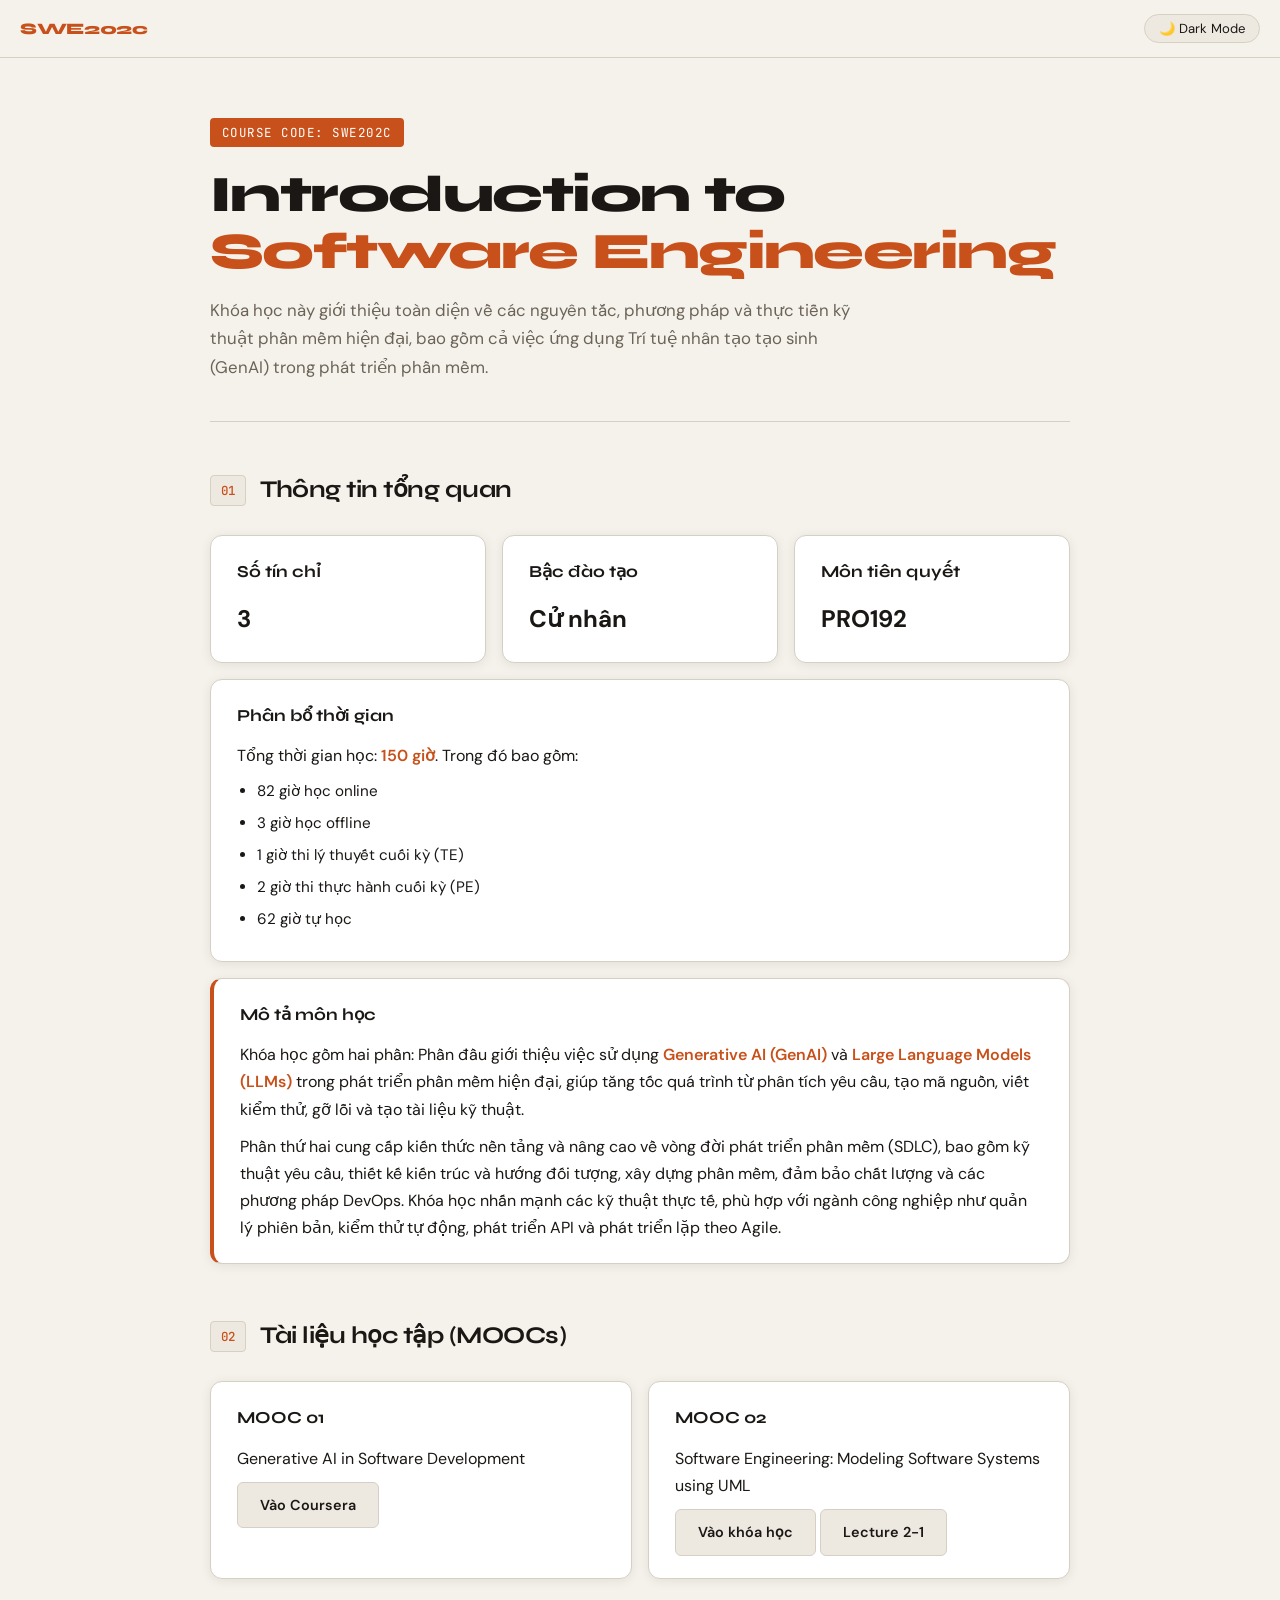
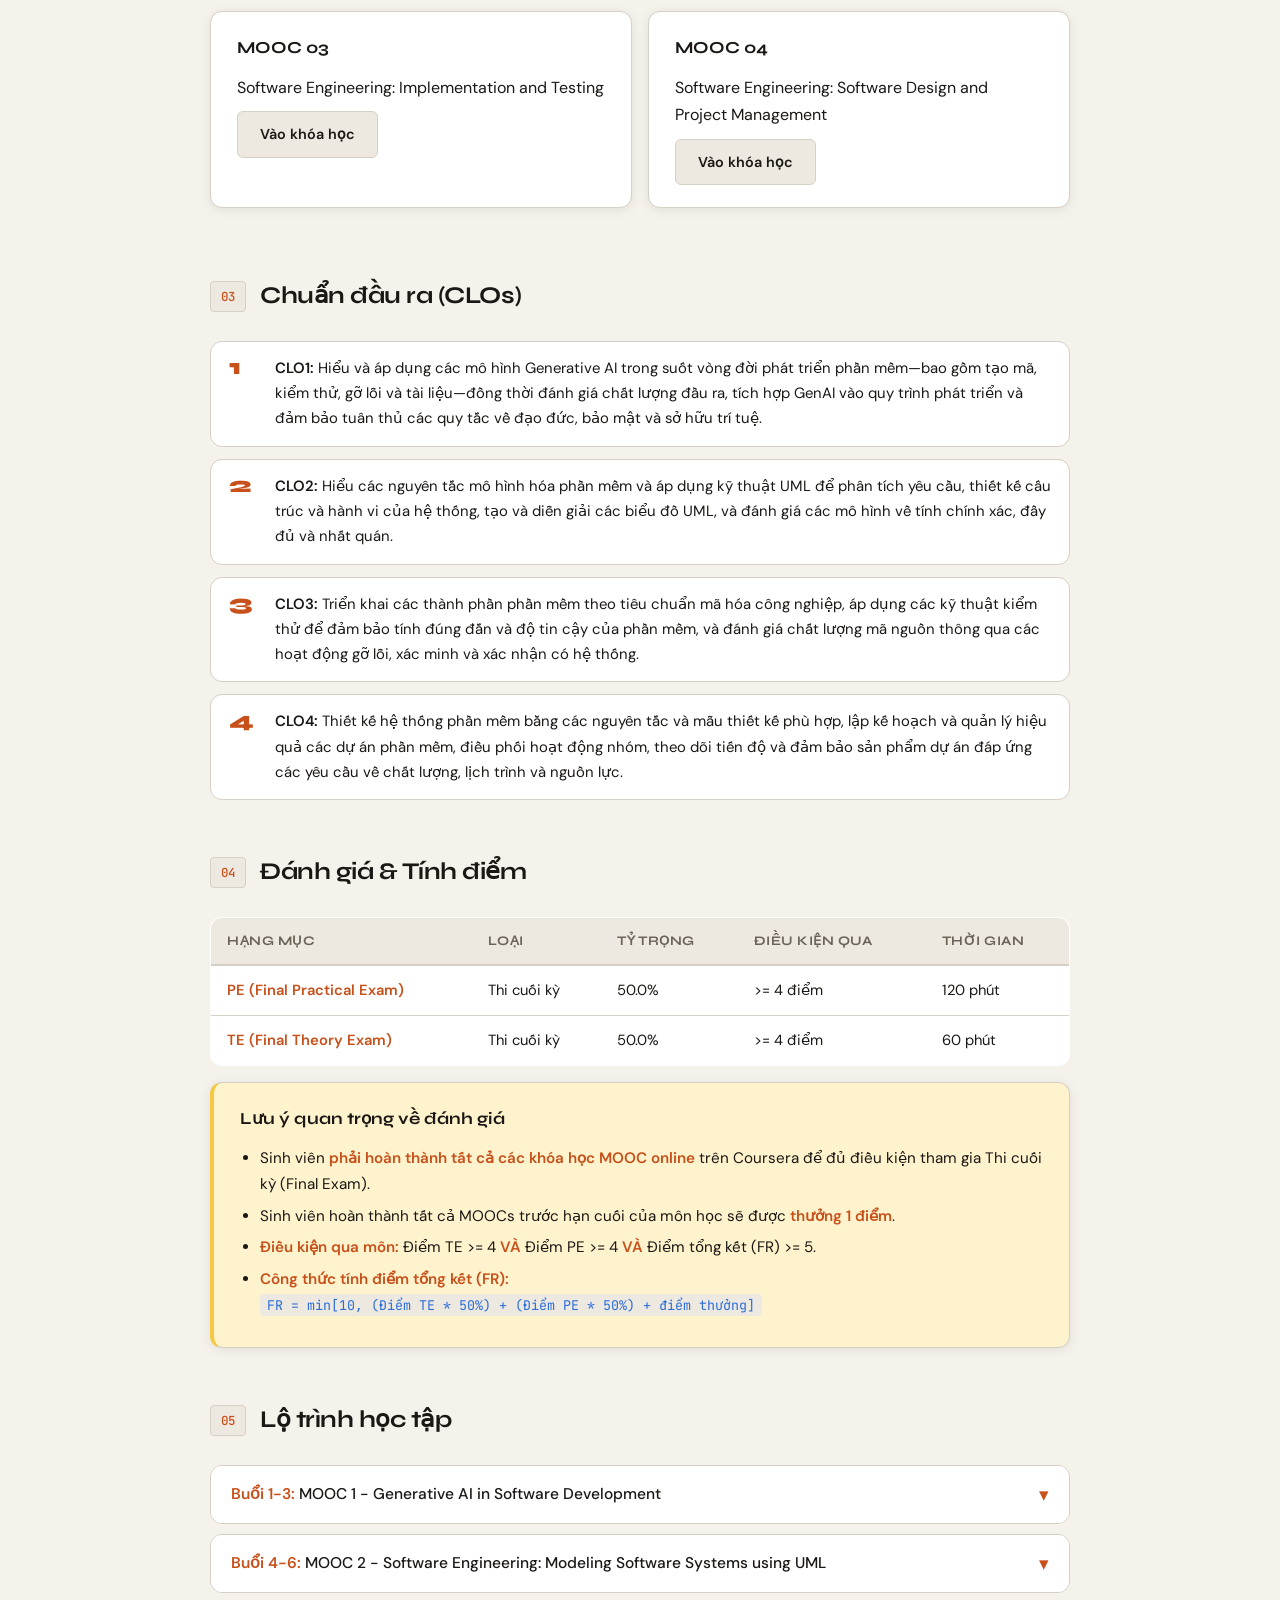
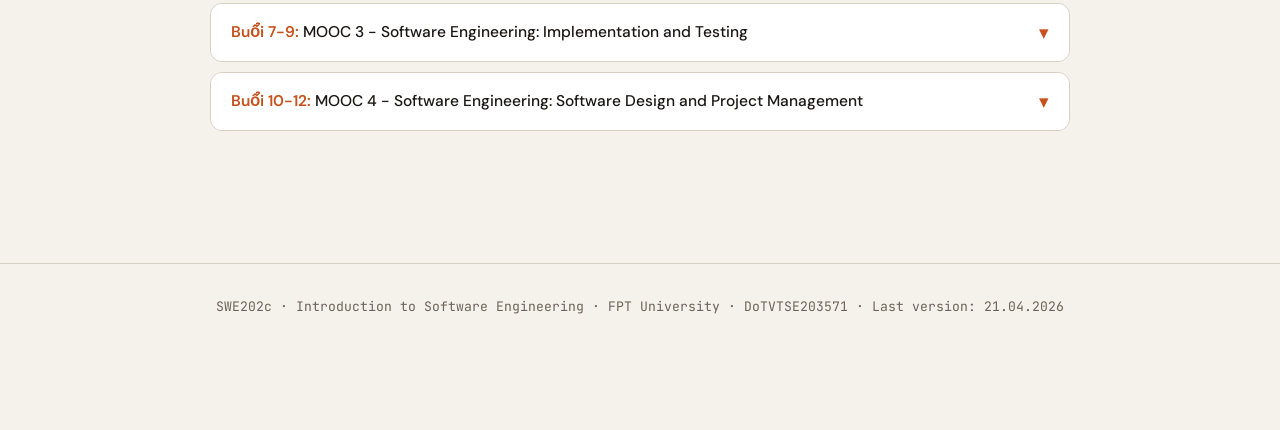
==== index.html @ 352df641 "feat(swe202c): add lecture 2-1 content" ====
<!DOCTYPE html>
<html lang="vi" data-theme="light">
<head>
  <meta charset="UTF-8" />
  <meta name="viewport" content="width=device-width, initial-scale=1.0" />
  <title>SWE202c - Nhập môn Kỹ thuật Phần mềm</title>
  <link href="https://fonts.googleapis.com/css2?family=Syne:wght@400;600;700;800&family=DM+Sans:ital,wght@0,300;0,400;0,500;1,300&family=JetBrains+Mono:wght@400;500&display=swap" rel="stylesheet" />

  <style>
    /* =============================================
       CSS VARIABLES & THEME
    ============================================= */
    :root {
      --bg: #f5f2ec;
      --surface: #ffffff;
      --surface2: #eee9e0;
      --border: #d6cfc3;
      --text: #1a1714;
      --text-muted: #6b6358;
      --accent: #c8501a;
      --accent2: #2a6dd9;
      --accent3: #1a8a4a;
      --highlight: #fff3cd;
      --highlight-border: #f5c842;
      --tag-bg: #f0ebe3;
      --shadow: 0 2px 12px rgba(0,0,0,0.08);
      --shadow-lg: 0 8px 40px rgba(0,0,0,0.12);
      --radius: 12px;
      --radius-sm: 6px;
    }
    [data-theme="dark"] {
      --bg: #121010;
      --surface: #1e1b18;
      --surface2: #2a2520;
      --border: #3a3530;
      --text: #f0ebe3;
      --text-muted: #9a9080;
      --accent: #e8704a;
      --accent2: #5a9bf5;
      --accent3: #4ac87a;
      --highlight: #2a2200;
      --highlight-border: #a08020;
      --tag-bg: #2a2520;
      --shadow: 0 2px 12px rgba(0,0,0,0.4);
      --shadow-lg: 0 8px 40px rgba(0,0,0,0.5);
    }

    /* =============================================
       RESET & BASE
    ============================================= */
    *, *::before, *::after { box-sizing: border-box; margin: 0; padding: 0; }
    html { scroll-behavior: smooth; }
    body {
      font-family: 'DM Sans', sans-serif;
      background: var(--bg);
      color: var(--text);
      font-size: 16px;
      line-height: 1.7;
      transition: background 0.3s, color 0.3s;
    }
    strong { color: var(--accent); font-weight: 600; }
    code {
      font-family: 'JetBrains Mono', monospace;
      background: var(--surface2);
      padding: 2px 7px;
      border-radius: 4px;
      font-size: 0.88em;
      color: var(--accent2);
    }
    a { color: var(--accent2); text-decoration: none; transition: color 0.2s;}
    a:hover { color: var(--accent); }

    /* =============================================
       SCROLLBAR
    ============================================= */
    ::-webkit-scrollbar { width: 6px; }
    ::-webkit-scrollbar-track { background: var(--bg); }
    ::-webkit-scrollbar-thumb { background: var(--border); border-radius: 3px; }

    /* =============================================
       LAYOUT
    ============================================= */
    .page-wrapper {
      max-width: 900px;
      margin: 0 auto;
      padding: 0 20px 80px;
    }
    .grid {
        display: grid;
        gap: 16px;
    }
    .grid-cols-2 { grid-template-columns: repeat(2, 1fr); }
    .grid-cols-3 { grid-template-columns: repeat(3, 1fr); }

    /* =============================================
       HEADER
    ============================================= */
    .site-header {
      position: sticky;
      top: 0;
      z-index: 100;
      background: rgba(245, 242, 236, 0.8); /* Fallback for browsers not supporting backdrop-filter */
      border-bottom: 1px solid var(--border);
      padding: 14px 20px;
      display: flex;
      justify-content: space-between;
      align-items: center;
      backdrop-filter: blur(10px);
    }
    [data-theme="dark"] .site-header {
      background: rgba(18, 16, 16, 0.8);
    }
    .site-header .brand {
      font-family: 'Syne', sans-serif;
      font-weight: 800;
      font-size: 1rem;
      letter-spacing: -0.02em;
      color: var(--accent);
    }
    .header-controls { display: flex; gap: 10px; align-items: center; }
    .dark-toggle {
      background: var(--surface2);
      border: 1px solid var(--border);
      border-radius: 20px;
      padding: 5px 14px;
      cursor: pointer;
      font-size: 0.82rem;
      font-family: 'DM Sans', sans-serif;
      color: var(--text);
      transition: all 0.2s;
      display: flex; align-items: center; gap: 6px;
    }
    .dark-toggle:hover { background: var(--accent); color: #fff; border-color: var(--accent); }
    .progress-bar {
      position: fixed;
      top: 0; left: 0;
      height: 3px;
      background: var(--accent);
      z-index: 200;
      transition: width 0.1s;
    }

    /* =============================================
       HERO
    ============================================= */
    .hero {
      padding: 60px 0 40px;
      border-bottom: 1px solid var(--border);
      margin-bottom: 48px;
    }
    .hero-label {
      display: inline-block;
      font-family: 'JetBrains Mono', monospace;
      font-size: 0.78rem;
      letter-spacing: 0.12em;
      text-transform: uppercase;
      background: var(--accent);
      color: #fff;
      padding: 4px 12px;
      border-radius: 4px;
      margin-bottom: 20px;
    }
    .hero h1 {
      font-family: 'Syne', sans-serif;
      font-weight: 800;
      font-size: clamp(2rem, 5vw, 3.2rem);
      line-height: 1.1;
      letter-spacing: -0.03em;
      margin-bottom: 16px;
      color: var(--text);
    }
    .hero h1 span { color: var(--accent); }
    .hero-desc {
      font-size: 1.05rem;
      color: var(--text-muted);
      max-width: 650px;
      line-height: 1.7;
    }

    /* =============================================
       SECTION
    ============================================= */
    .section {
      margin-bottom: 52px;
    }
    .section-header {
      display: flex;
      align-items: center;
      gap: 14px;
      margin-bottom: 24px;
    }
    .section-num {
      font-family: 'JetBrains Mono', monospace;
      font-size: 0.78rem;
      font-weight: 500;
      color: var(--accent);
      background: var(--surface2);
      border: 1px solid var(--border);
      padding: 4px 10px;
      border-radius: 4px;
      white-space: nowrap;
    }
    .section h2 {
      font-family: 'Syne', sans-serif;
      font-weight: 700;
      font-size: 1.5rem;
      letter-spacing: -0.02em;
      color: var(--text);
    }

    /* =============================================
       CARD
    ============================================= */
    .card {
      background: var(--surface);
      border: 1px solid var(--border);
      border-radius: var(--radius);
      padding: 22px 26px;
      margin-bottom: 16px;
      box-shadow: var(--shadow);
      transition: transform 0.2s, box-shadow 0.2s;
    }
    .card:hover { transform: translateY(-4px); box-shadow: var(--shadow-lg); }
    .card h3 {
      font-family: 'Syne', sans-serif;
      font-weight: 700;
      font-size: 1.05rem;
      margin-bottom: 12px;
      color: var(--text);
    }
    .card p { color: var(--text); margin-bottom: 10px; }
    .card p:last-child { margin-bottom: 0; }
    .card ul, .card ol {
      padding-left: 20px;
      color: var(--text);
    }
    .card li { margin: 6px 0; font-size: 0.95rem; }
    .card-accent { border-left: 4px solid var(--accent); }
    .card-highlight {
      border-left: 4px solid var(--highlight-border);
      background: var(--highlight);
    }

    /* =============================================
       ACCORDION (For Sessions)
    ============================================= */
    .accordion { margin-bottom: 10px; border-radius: var(--radius); overflow: hidden; border: 1px solid var(--border); }
    .accordion-btn {
      width: 100%;
      background: var(--surface);
      border: none;
      padding: 16px 20px;
      text-align: left;
      cursor: pointer;
      font-family: 'DM Sans', sans-serif;
      font-size: 0.97rem;
      font-weight: 500;
      color: var(--text);
      display: flex;
      justify-content: space-between;
      align-items: center;
      gap: 12px;
      transition: background 0.2s;
    }
    .accordion-btn:hover { background: var(--surface2); }
    .accordion-btn.open { background: var(--surface2); color: var(--accent); }
    .accordion-icon {
      font-size: 1.2rem;
      transition: transform 0.3s;
      flex-shrink: 0;
      color: var(--accent);
    }
    .accordion-btn.open .accordion-icon { transform: rotate(180deg); }
    .accordion-body {
      background: var(--surface);
      max-height: 0;
      overflow: hidden;
      transition: max-height 0.4s ease, padding 0.3s;
      padding: 0 20px;
    }
    .accordion-body.open {
      max-height: 800px;
      padding: 18px 20px;
      border-top: 1px solid var(--border);
    }
    .accordion-body p, .accordion-body li { font-size: 0.95rem; color: var(--text); }
    .accordion-body ul { padding-left: 18px; }
    .accordion-body li { margin: 6px 0; }
    .accordion-body strong { color: var(--text-muted); font-size: 0.8rem; text-transform: uppercase; letter-spacing: 0.05em; font-family: 'Syne';}

    /* =============================================
       TABLE
    ============================================= */
    .table-wrap { overflow-x: auto; margin: 16px 0; }
    table {
      width: 100%;
      border-collapse: collapse;
      font-size: 0.92rem;
      background: var(--surface);
      border-radius: var(--radius);
      overflow: hidden;
      border: 1px solid var(--border);
    }
    th {
      background: var(--surface2);
      padding: 12px 16px;
      text-align: left;
      font-family: 'Syne', sans-serif;
      font-weight: 700;
      font-size: 0.82rem;
      letter-spacing: 0.04em;
      text-transform: uppercase;
      color: var(--text-muted);
      border-bottom: 2px solid var(--border);
    }
    td {
      padding: 12px 16px;
      border-bottom: 1px solid var(--border);
      vertical-align: top;
      color: var(--text);
    }
    tr:last-child td { border-bottom: none; }
    tr:hover td { background: var(--surface2); }

    /* =============================================
       SUMMARY LIST (For CLOs)
    ============================================= */
    .summary-list {
      display: flex;
      flex-direction: column;
      gap: 12px;
      margin-top: 8px;
    }
    .summary-item {
      display: flex;
      gap: 14px;
      align-items: flex-start;
      padding: 14px 18px;
      background: var(--surface);
      border: 1px solid var(--border);
      border-radius: var(--radius);
    }
    .summary-num {
      font-family: 'Syne', sans-serif;
      font-weight: 800;
      font-size: 1.4rem;
      color: var(--accent);
      line-height: 1;
      flex-shrink: 0;
      min-width: 32px;
    }
    .summary-content { font-size: 0.93rem; color: var(--text); }
    .summary-content strong { color: var(--text); }
    
    /* =============================================
       BUTTON
    ============================================= */
    .btn {
      display: inline-block;
      padding: 10px 22px;
      border-radius: var(--radius-sm);
      font-family: 'DM Sans', sans-serif;
      font-size: 0.9rem;
      font-weight: 600;
      cursor: pointer;
      transition: all 0.2s;
      border: 1px solid var(--border);
      background: var(--surface2);
      color: var(--text);
      text-align: center;
    }
    .btn:hover { background: var(--accent); color: #fff; border-color: var(--accent); }
    .btn-primary { background: var(--accent); color: #fff; border-color: var(--accent); }
    .btn-primary:hover { opacity: 0.85; }

    /* =============================================
       FOOTER
    ============================================= */
    .site-footer {
      border-top: 1px solid var(--border);
      padding: 32px 20px;
      text-align: center;
      font-size: 0.82rem;
      color: var(--text-muted);
      font-family: 'JetBrains Mono', monospace;
    }

    /* =============================================
       RESPONSIVE
    ============================================= */
    @media (max-width: 768px) {
      .grid-cols-2, .grid-cols-3 { grid-template-columns: 1fr; }
    }
    @media (max-width: 600px) {
      .hero h1 { font-size: 1.8rem; }
      .card { padding: 16px; }
      .section h2 { font-size: 1.2rem; }
    }
    .fade-in {
      opacity: 0;
      transform: translateY(20px);
      transition: opacity 0.6s cubic-bezier(0.4, 0, 0.2, 1), transform 0.6s cubic-bezier(0.4, 0, 0.2, 1);
    }
    .fade-in.visible {
      opacity: 1;
      transform: translateY(0);
    }
  </style>
</head>
<body>

<div class="progress-bar" id="progressBar"></div>

<header class="site-header">
  <div class="brand">SWE202c</div>
  <div class="header-controls">
    <button class="dark-toggle" onclick="toggleDark()" id="darkBtn">🌙 Dark Mode</button>
  </div>
</header>

<div class="page-wrapper">

  <!-- ============ HERO ============ -->
  <div class="hero fade-in">
    <div class="hero-label">Course code: SWE202c</div>
    <h1>Introduction to <span>Software Engineering</span></h1>
    <p class="hero-desc">
      Khóa học này giới thiệu toàn diện về các nguyên tắc, phương pháp và thực tiễn kỹ thuật phần mềm hiện đại, bao gồm cả việc ứng dụng Trí tuệ nhân tạo tạo sinh (GenAI) trong phát triển phần mềm.
    </p>
  </div>

  <!-- ============ SECTION I: COURSE OVERVIEW ============ -->
  <div class="section fade-in" id="s1">
    <div class="section-header">
      <span class="section-num">01</span>
      <h2>Thông tin tổng quan</h2>
    </div>

    <div class="grid grid-cols-3">
        <div class="card"><h3>Số tín chỉ</h3><p style="font-size:1.5rem; font-weight:700;">3</p></div>
        <div class="card"><h3>Bậc đào tạo</h3><p style="font-size:1.5rem; font-weight:700;">Cử nhân</p></div>
        <div class="card"><h3>Môn tiên quyết</h3><p style="font-size:1.5rem; font-weight:700;">PRO192</p></div>
    </div>
    
    <div class="card">
        <h3>Phân bổ thời gian</h3>
        <p>Tổng thời gian học: <strong>150 giờ</strong>. Trong đó bao gồm:</p>
        <ul>
            <li>82 giờ học online</li>
            <li>3 giờ học offline</li>
            <li>1 giờ thi lý thuyết cuối kỳ (TE)</li>
            <li>2 giờ thi thực hành cuối kỳ (PE)</li>
            <li>62 giờ tự học</li>
        </ul>
    </div>
    
    <div class="card card-accent">
      <h3>Mô tả môn học</h3>
      <p>Khóa học gồm hai phần: Phần đầu giới thiệu việc sử dụng <strong>Generative AI (GenAI)</strong> và <strong>Large Language Models (LLMs)</strong> trong phát triển phần mềm hiện đại, giúp tăng tốc quá trình từ phân tích yêu cầu, tạo mã nguồn, viết kiểm thử, gỡ lỗi và tạo tài liệu kỹ thuật.</p>
      <p>Phần thứ hai cung cấp kiến thức nền tảng và nâng cao về vòng đời phát triển phần mềm (SDLC), bao gồm kỹ thuật yêu cầu, thiết kế kiến trúc và hướng đối tượng, xây dựng phần mềm, đảm bảo chất lượng và các phương pháp DevOps. Khóa học nhấn mạnh các kỹ thuật thực tế, phù hợp với ngành công nghiệp như quản lý phiên bản, kiểm thử tự động, phát triển API và phát triển lặp theo Agile.</p>
    </div>
  </div>

  <!-- ============ SECTION II: LEARNING MATERIALS ============ -->
  <div class="section fade-in" id="s2">
    <div class="section-header">
      <span class="section-num">02</span>
      <h2>Tài liệu học tập (MOOCs)</h2>
    </div>
    <div class="grid grid-cols-2">
        <div class="card">
            <h3>MOOC 01</h3>
            <p>Generative AI in Software Development</p>
            <a href="https://www.coursera.org/learn/generative-ai-in-software-development#modules" target="_blank" class="btn">Vào Coursera</a>
            
        </div>
        <div class="card">
            <h3>MOOC 02</h3>
            <p>Software Engineering: Modeling Software Systems using UML</p>
            <a href="https://www.coursera.org/learn/software-engineering-modeling-software-systems-using-uml?specialization=software-engineering" target="_blank" class="btn">Vào khóa học</a>
            <a href="lecture2-1.html" target="_blank" class="btn">Lecture 2-1</a>
        </div>
        <div class="card">
            <h3>MOOC 03</h3>
            <p>Software Engineering: Implementation and Testing</p>
            <a href="https://www.coursera.org/learn/software-engineering-implementation-and-testing?specialization=software-engineering" target="_blank" class="btn">Vào khóa học</a>
        </div>
        <div class="card">
            <h3>MOOC 04</h3>
            <p>Software Engineering: Software Design and Project Management</p>
            <a href="https://www.coursera.org/learn/software-engineering-software-design-and-project-management?specialization=software-engineering" target="_blank" class="btn">Vào khóa học</a>
        </div>
    </div>
  </div>
  
  <!-- ============ SECTION III: CLOs ============ -->
  <div class="section fade-in" id="s3">
    <div class="section-header">
        <span class="section-num">03</span>
        <h2>Chuẩn đầu ra (CLOs)</h2>
    </div>
    <div class="summary-list">
        <div class="summary-item">
            <div class="summary-num">1</div>
            <div class="summary-content"><strong>CLO1:</strong> Hiểu và áp dụng các mô hình Generative AI trong suốt vòng đời phát triển phần mềm—bao gồm tạo mã, kiểm thử, gỡ lỗi và tài liệu—đồng thời đánh giá chất lượng đầu ra, tích hợp GenAI vào quy trình phát triển và đảm bảo tuân thủ các quy tắc về đạo đức, bảo mật và sở hữu trí tuệ.</div>
        </div>
        <div class="summary-item">
            <div class="summary-num">2</div>
            <div class="summary-content"><strong>CLO2:</strong> Hiểu các nguyên tắc mô hình hóa phần mềm và áp dụng kỹ thuật UML để phân tích yêu cầu, thiết kế cấu trúc và hành vi của hệ thống, tạo và diễn giải các biểu đồ UML, và đánh giá các mô hình về tính chính xác, đầy đủ và nhất quán.</div>
        </div>
        <div class="summary-item">
            <div class="summary-num">3</div>
            <div class="summary-content"><strong>CLO3:</strong> Triển khai các thành phần phần mềm theo tiêu chuẩn mã hóa công nghiệp, áp dụng các kỹ thuật kiểm thử để đảm bảo tính đúng đắn và độ tin cậy của phần mềm, và đánh giá chất lượng mã nguồn thông qua các hoạt động gỡ lỗi, xác minh và xác nhận có hệ thống.</div>
        </div>
        <div class="summary-item">
            <div class="summary-num">4</div>
            <div class="summary-content"><strong>CLO4:</strong> Thiết kế hệ thống phần mềm bằng các nguyên tắc và mẫu thiết kế phù hợp, lập kế hoạch và quản lý hiệu quả các dự án phần mềm, điều phối hoạt động nhóm, theo dõi tiến độ và đảm bảo sản phẩm dự án đáp ứng các yêu cầu về chất lượng, lịch trình và nguồn lực.</div>
        </div>
    </div>
  </div>

  <!-- ============ SECTION IV: ASSESSMENT ============ -->
  <div class="section fade-in" id="s4">
    <div class="section-header">
      <span class="section-num">04</span>
      <h2>Đánh giá & Tính điểm</h2>
    </div>
    <div class="table-wrap">
        <table>
            <thead>
                <tr>
                    <th>Hạng mục</th>
                    <th>Loại</th>
                    <th>Tỷ trọng</th>
                    <th>Điều kiện qua</th>
                    <th>Thời gian</th>
                </tr>
            </thead>
            <tbody>
                <tr>
                    <td><strong>PE (Final Practical Exam)</strong></td>
                    <td>Thi cuối kỳ</td>
                    <td>50.0%</td>
                    <td>>= 4 điểm</td>
                    <td>120 phút</td>
                </tr>
                <tr>
                    <td><strong>TE (Final Theory Exam)</strong></td>
                    <td>Thi cuối kỳ</td>
                    <td>50.0%</td>
                    <td>>= 4 điểm</td>
                    <td>60 phút</td>
                </tr>
            </tbody>
        </table>
    </div>
    <div class="card card-highlight">
        <h3>Lưu ý quan trọng về đánh giá</h3>
        <ul>
            <li>Sinh viên <strong>phải hoàn thành tất cả các khóa học MOOC online</strong> trên Coursera để đủ điều kiện tham gia Thi cuối kỳ (Final Exam).</li>
            <li>Sinh viên hoàn thành tất cả MOOCs trước hạn cuối của môn học sẽ được <strong>thưởng 1 điểm</strong>.</li>
            <li><strong>Điều kiện qua môn:</strong> Điểm TE >= 4 <strong>VÀ</strong> Điểm PE >= 4 <strong>VÀ</strong> Điểm tổng kết (FR) >= 5.</li>
            <li><strong>Công thức tính điểm tổng kết (FR):</strong><br><code>FR = min[10, (Điểm TE * 50%) + (Điểm PE * 50%) + điểm thưởng]</code></li>
        </ul>
    </div>
  </div>

  <!-- ============ SECTION V: SESSIONS ============ -->
  <div class="section fade-in" id="s5">
    <div class="section-header">
      <span class="section-num">05</span>
      <h2>Lộ trình học tập</h2>
    </div>

    <!-- Session 1-3: MOOC 1 -->
    <div class="accordion">
      <button class="accordion-btn" onclick="toggleAcc(this)">
        <span><strong>Buổi 1-3:</strong> MOOC 1 - Generative AI in Software Development</span>
        <span class="accordion-icon">▾</span>
      </button>
      <div class="accordion-body">
        <p><strong>Chủ đề:</strong> Giới thiệu khóa học SWE202c, AI và xây dựng phần mềm, AI và Chuyển đổi số, Đồ án cuối khóa.</p>
        <p><strong>Nhiệm vụ:</strong> Tham gia buổi giới thiệu (tùy chọn), xem video, đọc tài liệu, làm tất cả các câu đố và hoàn thành bài tập được giao.</p>
        <br><a href="https://www.coursera.org/learn/generative-ai-in-software-development" target="_blank" class="btn">Đến MOOC 1</a>
        
      </div>
    </div>
    
    <!-- Session 4-6: MOOC 2 -->
    <div class="accordion">
      <button class="accordion-btn" onclick="toggleAcc(this)">
        <span><strong>Buổi 4-6:</strong> MOOC 2 - Software Engineering: Modeling Software Systems using UML</span>
        <span class="accordion-icon">▾</span>
      </button>
      <div class="accordion-body">
        <p><strong>Chủ đề:</strong> Giới thiệu về Kỹ thuật phần mềm, Mô hình hóa hệ thống bằng UML, Các loại quan hệ trong biểu đồ lớp, Thu thập yêu cầu hệ thống, Mô hình hóa Use Case, Đặc tả Use Case, Yêu cầu phi chức năng.</p>
        <p><strong>Nhiệm vụ:</strong> Xem video, đọc tài liệu, làm quiz và hoàn thành bài tập.</p>
        <br><a href="https://www.coursera.org/learn/software-engineering-modeling-software-systems-using-uml" target="_blank" class="btn">Đến MOOC 2</a> 
        <a href="lecture2-1.html" target="_blank" class="btn">Lecture 2-1</a>
      </div>
    </div>

    <!-- Session 7-9: MOOC 3 -->
    <div class="accordion">
      <button class="accordion-btn" onclick="toggleAcc(this)">
        <span><strong>Buổi 7-9:</strong> MOOC 3 - Software Engineering: Implementation and Testing</span>
        <span class="accordion-icon">▾</span>
      </button>
      <div class="accordion-body">
        <p><strong>Chủ đề:</strong> Giới thiệu phát triển phần mềm, Quy trình phát triển, Triển khai và lập trình phòng thủ, Gỡ lỗi và quản lý cấu hình, Kiểm thử hộp trắng, Kiểm thử hộp đen, Kiểm thử chấp nhận.</p>
        <p><strong>Nhiệm vụ:</strong> Xem video, đọc tài liệu, làm quiz và hoàn thành bài tập.</p>
        <br><a href="https://www.coursera.org/learn/software-engineering-implementation-and-testing" target="_blank" class="btn">Đến MOOC 3</a>
      </div>
    </div>

    <!-- Session 10-12: MOOC 4 -->
    <div class="accordion">
      <button class="accordion-btn" onclick="toggleAcc(this)">
        <span><strong>Buổi 10-12:</strong> MOOC 4 - Software Engineering: Software Design and Project Management</span>
        <span class="accordion-icon">▾</span>
      </button>
      <div class="accordion-body">
        <p><strong>Chủ đề:</strong> Phân tích và thiết kế hệ thống, Biểu đồ máy trạng thái, Các mẫu thiết kế (Design Patterns), Đảm bảo chất lượng phần mềm, Quản lý phát triển phần mềm.</p>
        <p><strong>Nhiệm vụ:</strong> Xem video, đọc tài liệu, làm quiz, hoàn thành bài tập và tham gia buổi ôn tập (nếu có). <strong>Hạn chót hoàn thành Coursera là cuối ngày thứ Sáu của tuần.</strong></p>
        <br><a href="https://www.coursera.org/learn/software-engineering-software-design-and-project-management" target="_blank" class="btn">Đến MOOC 4</a>
      </div>
    </div>
  </div>

</div>

<footer class="site-footer">
  <div class="page-wrapper">
    SWE202c · Introduction to Software Engineering · FPT University · DoTVTSE203571 · Last version: 21.04.2026
  </div>
</footer>

<script>
  /* ---------- Dark Mode ---------- */
  function toggleDark() {
    const html = document.documentElement;
    const isDark = html.getAttribute('data-theme') === 'dark';
    html.setAttribute('data-theme', isDark ? 'light' : 'dark');
    document.getElementById('darkBtn').textContent = isDark ? '🌙 Dark Mode' : '☀️ Light Mode';
    localStorage.setItem('theme', isDark ? 'light' : 'dark');
  }
  (function() {
    const t = localStorage.getItem('theme');
    if (t === 'dark') {
      document.documentElement.setAttribute('data-theme', 'dark');
      document.addEventListener('DOMContentLoaded', () => {
        document.getElementById('darkBtn').textContent = '☀️ Light Mode';
      });
    }
  })();

  /* ---------- Progress Bar ---------- */
  window.addEventListener('scroll', () => {
    const scrollTop = window.scrollY;
    const docH = document.documentElement.scrollHeight - window.innerHeight;
    const pct = docH > 0 ? (scrollTop / docH) * 100 : 0;
    document.getElementById('progressBar').style.width = pct + '%';
  });

  /* ---------- Accordion ---------- */
  function toggleAcc(btn) {
    const body = btn.nextElementSibling;
    const isOpen = btn.classList.contains('open');
    btn.classList.toggle('open', !isOpen);
    body.classList.toggle('open', !isOpen);
  }

  /* ---------- Fade-in on scroll ---------- */
  const observer = new IntersectionObserver((entries) => {
    entries.forEach(e => {
      if (e.isIntersecting) {
        e.target.classList.add('visible');
        observer.unobserve(e.target);
      }
    });
  }, { threshold: 0.08 });
  document.querySelectorAll('.fade-in').forEach(el => observer.observe(el));
</script>

</body>
</html>
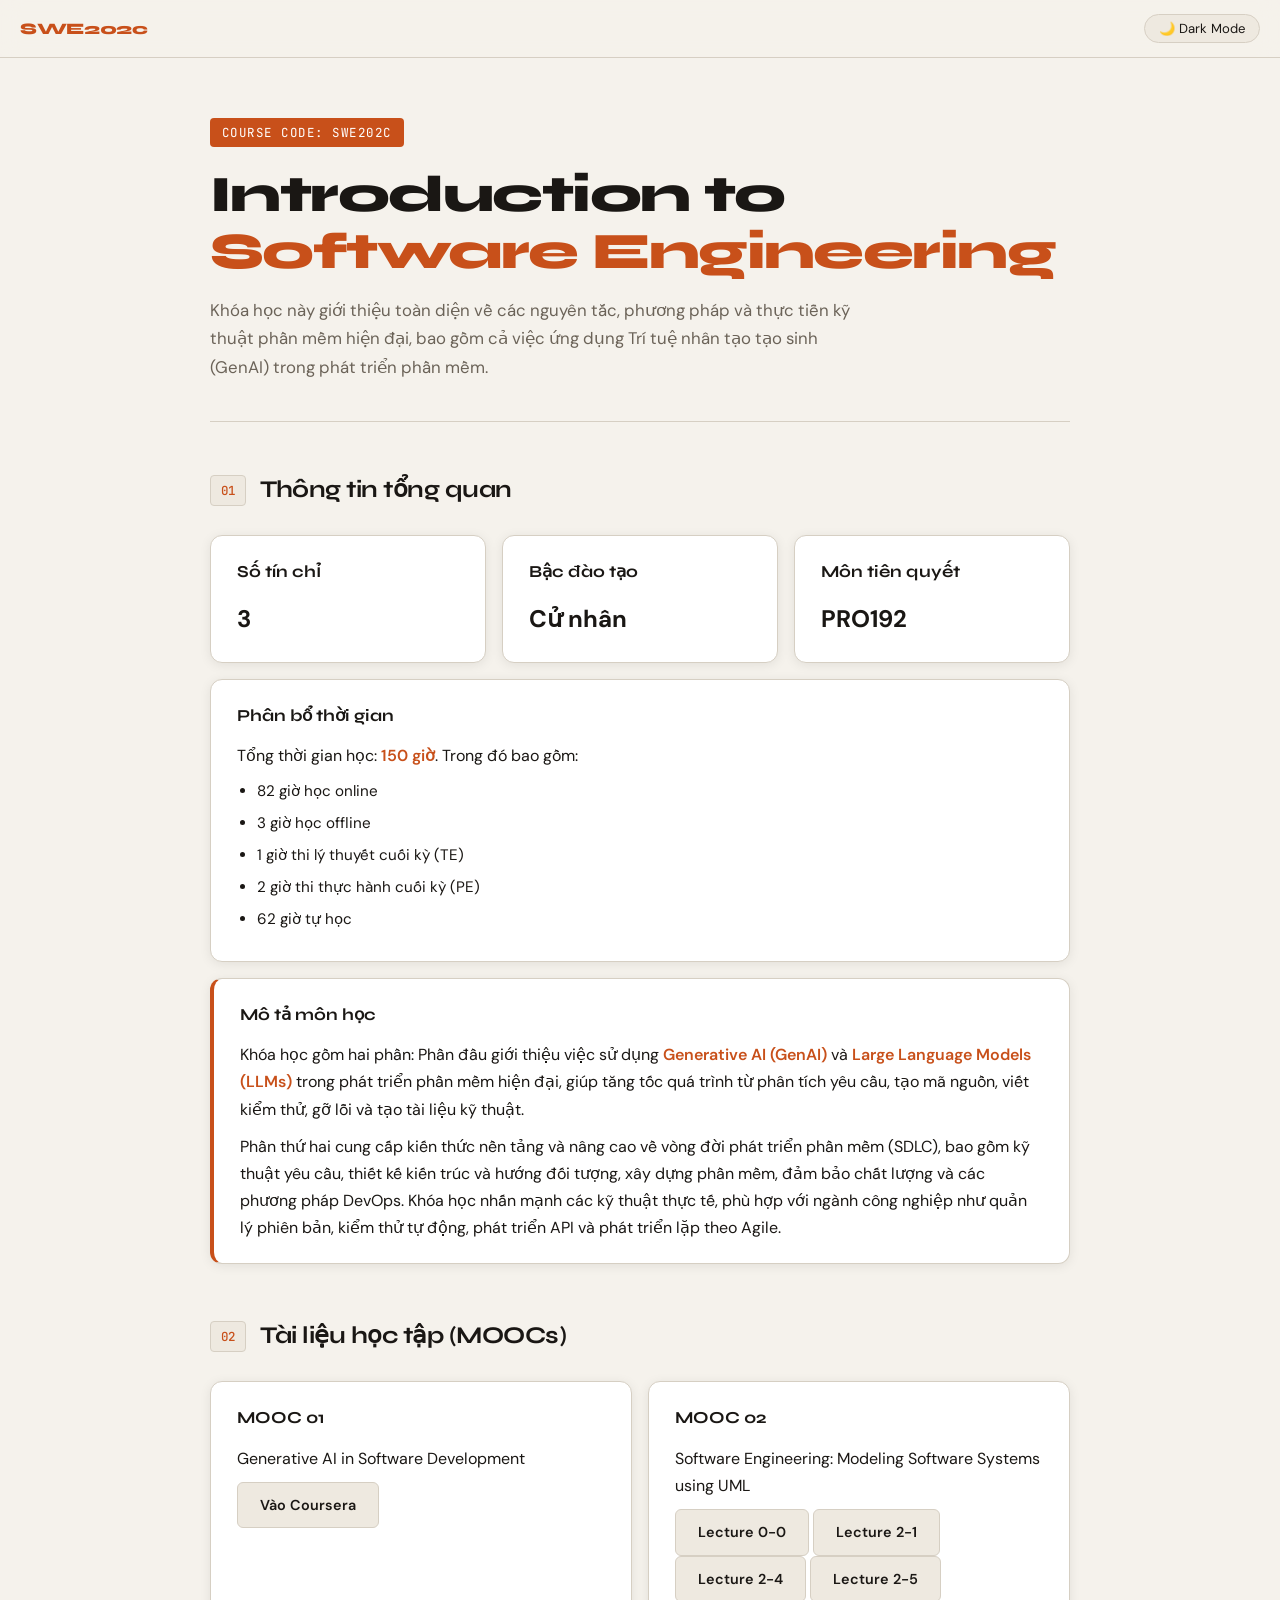
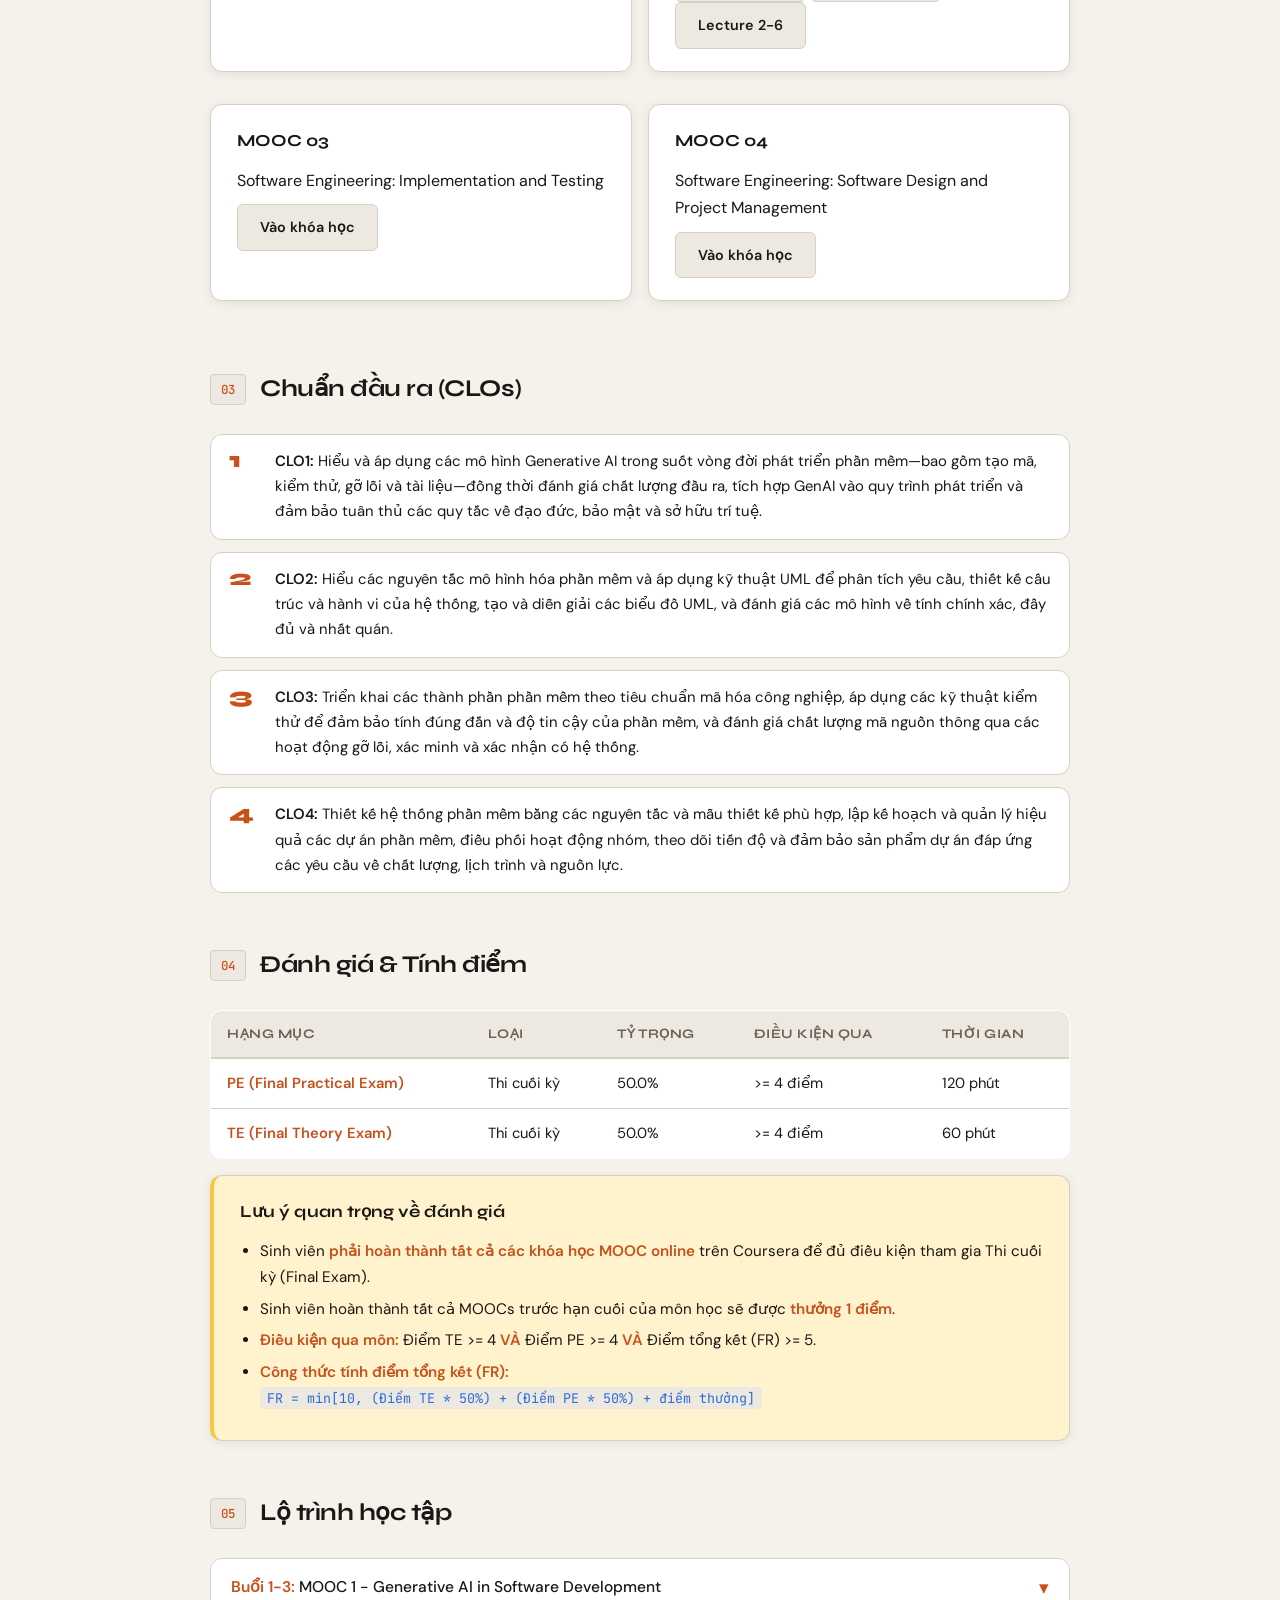
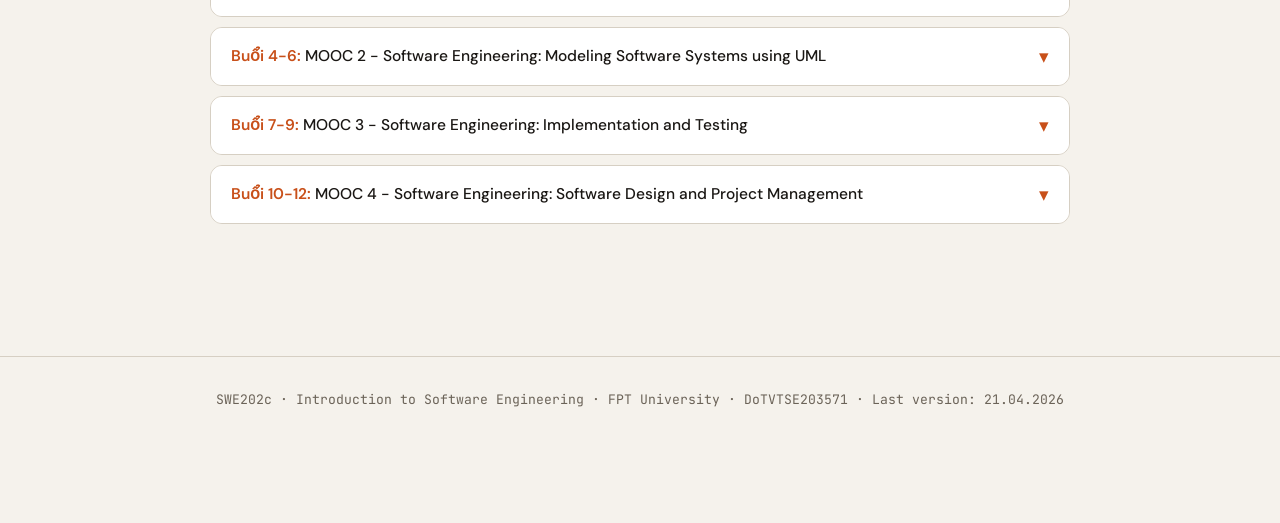
==== commit 9744ab17: "feat(swe202c): add lecture 2-4, 2-5, and 2-6 HTML files" ====
--- a/index.html
+++ b/index.html
@@ -477,8 +477,12 @@
         <div class="card">
             <h3>MOOC 02</h3>
             <p>Software Engineering: Modeling Software Systems using UML</p>
-            <a href="https://www.coursera.org/learn/software-engineering-modeling-software-systems-using-uml?specialization=software-engineering" target="_blank" class="btn">Vào khóa học</a>
+            <a href="https://www.coursera.org/learn/software-engineering-modeling-software-systems-using-uml?specialization=software-engineering" target="_blank" class="btn">Lecture 0-0</a>
             <a href="lecture2-1.html" target="_blank" class="btn">Lecture 2-1</a>
+            <br>
+            <a href="lecture2-4.html" target="_blank" class="btn">Lecture 2-4</a>
+            <a href="lecture2-5.html" target="_blank" class="btn">Lecture 2-5</a><br>
+            <a href="lecture2-6.html" target="_blank" class="btn">Lecture 2-6</a>
         </div>
         <div class="card">
             <h3>MOOC 03</h3>
